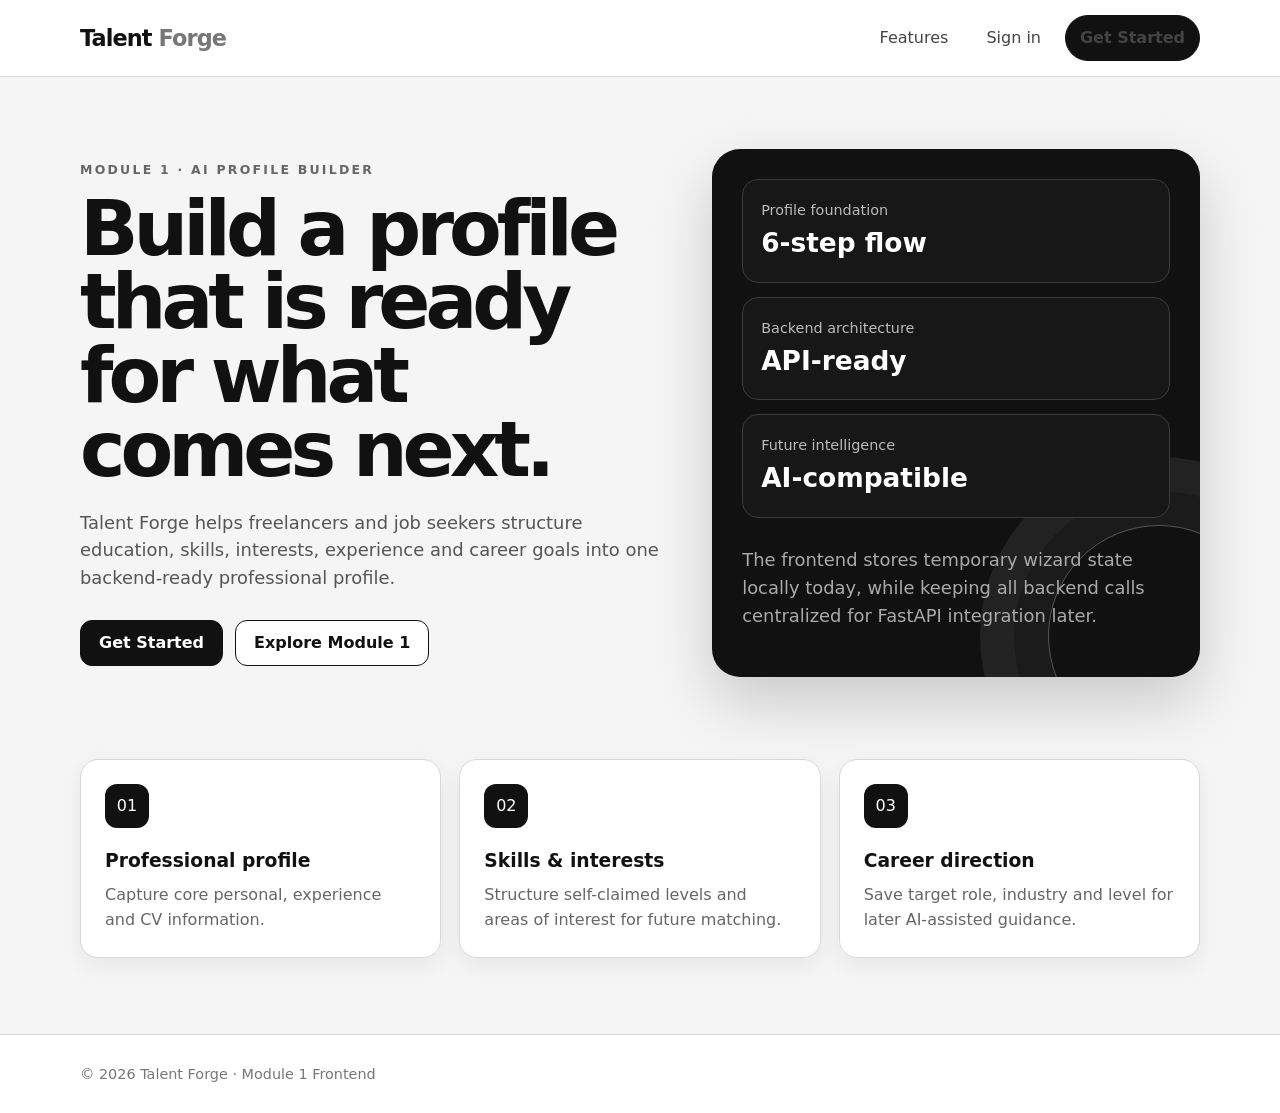
==== index.html @ 2aa828da "Complete Talent Forge Module 1 AI profile analysis" ====
<!DOCTYPE html>
<html lang="en">
 <head>
  <meta charset="utf-8"/>
  <meta content="width=device-width,initial-scale=1" name="viewport"/>
  <title>
   Talent Forge &mdash; AI Career Architect
  </title>
  <link href="css/style.css" rel="stylesheet"/>
 </head>
 <body>
  <nav class="navbar">
   <div class="container nav-inner">
    <a class="brand" href="index.html">
     Talent
     <span>
      Forge
     </span>
    </a>
    <div class="nav-links">
     <a href="#features">
      Features
     </a>
     <a class="keep" href="pages/signin.html">
      Sign in
     </a>
     <a class="btn btn-primary keep" href="pages/choose-role.html">
      Get Started
     </a>
    </div>
   </div>
  </nav>
  <main>
   <section class="container hero">
    <div class="fade-in">
     <div class="eyebrow">
      Module 1 &middot; AI Profile Builder
     </div>
     <h1>
      Build a profile that is ready for what comes next.
     </h1>
     <p>
      Talent Forge helps freelancers and job seekers structure education, skills, interests, experience and career goals into one backend-ready professional profile.
     </p>
     <div class="hero-actions">
      <a class="btn btn-primary" href="pages/choose-role.html">
       Get Started
      </a>
      <a class="btn btn-secondary" href="#features">
       Explore Module 1
      </a>
     </div>
    </div>
    <div class="hero-card fade-in delay-1">
     <div class="metric">
      <span>
       Profile foundation
      </span>
      <strong>
       6-step flow
      </strong>
     </div>
     <div class="metric">
      <span>
       Backend architecture
      </span>
      <strong>
       API-ready
      </strong>
     </div>
     <div class="metric">
      <span>
       Future intelligence
      </span>
      <strong>
       AI-compatible
      </strong>
     </div>
     <p style="position:relative;z-index:1;color:#aaa;margin-top:28px">
      The frontend stores temporary wizard state locally today, while keeping all backend calls centralized for FastAPI integration later.
     </p>
    </div>
   </section>
   <section class="container" id="features" style="padding:10px 0 76px">
    <div class="grid-3">
     <div class="feature-card reveal">
      <div class="icon">
       01
      </div>
      <h3>
       Professional profile
      </h3>
      <p>
       Capture core personal, experience and CV information.
      </p>
     </div>
     <div class="feature-card reveal">
      <div class="icon">
       02
      </div>
      <h3>
       Skills &amp; interests
      </h3>
      <p>
       Structure self-claimed levels and areas of interest for future matching.
      </p>
     </div>
     <div class="feature-card reveal">
      <div class="icon">
       03
      </div>
      <h3>
       Career direction
      </h3>
      <p>
       Save target role, industry and level for later AI-assisted guidance.
      </p>
     </div>
    </div>
   </section>
  </main>
  <footer class="footer">
   <div class="container">
    &copy;
    <span data-year="">
    </span>
    Talent Forge &middot; Module 1 Frontend
   </div>
  </footer>
  <script src="js/utils.js">
  </script>
  <script src="js/navbar.js">
  </script>
  <script src="js/autobind.js">
  </script>
 </body>
</html>
---- css/style.css ----
:root {
  --bg:#f5f5f5;
  --surface:#fff;
  --surface-2:#ececec;
  --text:#111;
  --muted:#666;
  --line:#d8d8d8;
  --dark:#111;
  --dark-2:#242424;
  --soft:#fafafa;
  --success:#1f7a46;
  --danger:#a51f1f;
  --radius:18px;
  --shadow:0 18px 50px rgba(0,0,0,.08);
  --shadow-sm:0 8px 24px rgba(0,0,0,.06);
}
* {
  box-sizing:border-box
}
html {
  scroll-behavior:smooth
}
body {
  margin:0;
  font-family:Inter,ui-sans-serif,system-ui,-apple-system,BlinkMacSystemFont,"Segoe UI",sans-serif;
  background:var(--bg);
  color:var(--text);
  line-height:1.55
}
a {
  color:inherit;
  text-decoration:none
}
button,input,select,textarea {
  font:inherit
}
button {
  cursor:pointer
}
.hidden {
  display:none!important
}
.container {
  width:min(1120px,calc(100% - 32px));
  margin:auto
}
.page {
  min-height:calc(100vh - 76px);
  padding:42px 0 70px
}
.narrow {
  width:min(760px,100%);
  margin:auto
}
.navbar {
  position:sticky;
  top:0;
  z-index:30;
  background:rgba(255,255,255,.9);
  backdrop-filter:blur(16px);
  border-bottom:1px solid var(--line)
}
.nav-inner {
  height:76px;
  display:flex;
  align-items:center;
  justify-content:space-between
}
.brand {
  font-weight:900;
  letter-spacing:-.04em;
  font-size:1.4rem
}
.brand span {
  color:#777
}
.nav-links {
  display:flex;
  align-items:center;
  gap:10px
}
.nav-links a {
  padding:10px 14px;
  border-radius:999px;
  color:#444;
  transition:.25s
}
.nav-links a:hover {
  background:#eee;
  color:#111
}
.btn {
  display:inline-flex;
  align-items:center;
  justify-content:center;
  gap:8px;
  min-height:46px;
  border:1px solid var(--dark);
  border-radius:12px;
  padding:0 18px;
  font-weight:750;
  transition:.25s ease;
  background:#fff;
  color:#111
}
.btn:hover {
  transform:translateY(-2px);
  box-shadow:var(--shadow-sm)
}
.btn-primary {
  background:#111;
  color:#fff
}
.btn-secondary {
  background:#fff
}
.btn-ghost {
  border-color:transparent;
  background:transparent
}
.btn-danger {
  border-color:#111;
  background:#fff;
  color:#111
}
.btn-block {
  width:100%
}
.hero {
  display:grid;
  grid-template-columns:1.1fr .9fr;
  gap:36px;
  align-items:center;
  padding:72px 0
}
.eyebrow {
  font-size:.78rem;
  text-transform:uppercase;
  letter-spacing:.18em;
  color:#666;
  font-weight:800
}
.hero h1,.page-title {
  font-size:clamp(2.5rem,6vw,5.4rem);
  line-height:.96;
  letter-spacing:-.065em;
  margin:12px 0 22px
}
.hero p {
  font-size:1.12rem;
  color:#555;
  max-width:650px
}
.hero-actions {
  display:flex;
  gap:12px;
  flex-wrap:wrap;
  margin-top:28px
}
.hero-card {
  background:#111;
  color:#fff;
  border-radius:28px;
  padding:30px;
  box-shadow:0 25px 60px rgba(0,0,0,.18);
  min-height:420px;
  position:relative;
  overflow:hidden
}
.hero-card:after {
  content:"";
  position:absolute;
  right:-70px;
  bottom:-70px;
  width:220px;
  height:220px;
  border:1px solid #555;
  border-radius:50%;
  box-shadow:0 0 0 34px #1b1b1b,0 0 0 68px #222
}
.metric {
  position:relative;
  z-index:1;
  border:1px solid #3b3b3b;
  border-radius:16px;
  padding:18px;
  margin-bottom:14px;
  background:#171717
}
.metric strong {
  display:block;
  font-size:1.65rem
}
.metric span {
  color:#bbb;
  font-size:.9rem
}
.grid-3 {
  display:grid;
  grid-template-columns:repeat(3,1fr);
  gap:18px
}
.feature-card,.card {
  background:#fff;
  border:1px solid var(--line);
  border-radius:var(--radius);
  box-shadow:var(--shadow-sm)
}
.feature-card {
  padding:24px
}
.feature-card .icon {
  width:44px;
  height:44px;
  display:grid;
  place-items:center;
  background:#111;
  color:#fff;
  border-radius:12px;
  margin-bottom:18px
}
.feature-card h3 {
  margin:0 0 8px
}
.feature-card p {
  margin:0;
  color:#666
}
.card {
  padding:30px
}
.auth-shell {
  width:min(540px,100%);
  margin:auto
}
.card-title {
  font-size:2rem;
  letter-spacing:-.04em;
  margin:0 0 8px
}
.card-subtitle {
  margin:0 0 28px;
  color:#666
}
.field {
  display:flex;
  flex-direction:column;
  gap:8px;
  margin-bottom:18px
}
.field label {
  font-weight:750;
  font-size:.93rem
}
.field input,.field select,.field textarea {
  width:100%;
  border:1px solid #ccc;
  background:#fff;
  color:#111;
  border-radius:12px;
  padding:13px 14px;
  outline:none;
  transition:.2s
}
.field textarea {
  min-height:120px;
  resize:vertical
}
.field input:focus,.field select:focus,.field textarea:focus {
  border-color:#111;
  box-shadow:0 0 0 3px rgba(0,0,0,.08)
}
.hint {
  font-size:.82rem;
  color:#777
}
.form-row {
  display:grid;
  grid-template-columns:1fr 1fr;
  gap:16px
}
.form-actions {
  display:flex;
  justify-content:space-between;
  gap:12px;
  margin-top:24px;
  flex-wrap:wrap
}
.error {
  color:var(--danger);
  font-size:.86rem;
  margin-top:6px
}
.success-text {
  color:var(--success)
}
.role-grid {
  display:grid;
  grid-template-columns:1fr 1fr;
  gap:18px
}
.role-card {
  border:1px solid var(--line);
  border-radius:18px;
  padding:24px;
  background:#fff;
  transition:.25s;
  cursor:pointer
}
.role-card:hover {
  border-color:#111;
  transform:translateY(-3px);
  box-shadow:var(--shadow-sm)
}
.role-card h3 {
  margin:10px 0 5px
}
.role-card p {
  margin:0;
  color:#666
}
.role-icon {
  width:50px;
  height:50px;
  border-radius:14px;
  background:#111;
  color:#fff;
  display:grid;
  place-items:center;
  font-size:1.3rem
}
.step-shell {
  margin-bottom:26px
}
.step-meta {
  display:flex;
  justify-content:space-between;
  gap:16px;
  color:#666;
  font-size:.9rem;
  margin-bottom:9px
}
.progress {
  height:8px;
  background:#ddd;
  border-radius:999px;
  overflow:hidden
}
.progress-bar {
  height:100%;
  width:0;
  background:#111;
  border-radius:999px;
  transition:width .55s cubic-bezier(.2,.8,.2,1)
}
.section-title {
  font-size:1.45rem;
  letter-spacing:-.03em;
  margin:0 0 18px
}
.divider {
  height:1px;
  background:var(--line);
  margin:26px 0
}
.chip-row {
  display:flex;
  gap:10px;
  flex-wrap:wrap
}
.chip {
  border:1px solid #bbb;
  border-radius:999px;
  padding:10px 13px;
  background:#fff;
  transition:.2s
}
.chip.active {
  background:#111;
  color:#fff;
  border-color:#111
}
.dynamic-list {
  display:grid;
  gap:12px
}
.list-item {
  border:1px solid var(--line);
  border-radius:14px;
  padding:16px;
  background:#fafafa;
  display:flex;
  align-items:flex-start;
  justify-content:space-between;
  gap:16px
}
.list-item strong {
  display:block
}
.list-item small {
  color:#666
}
.icon-btn {
  border:1px solid #ccc;
  background:#fff;
  border-radius:10px;
  padding:8px 10px
}
.review-grid {
  display:grid;
  grid-template-columns:1fr 1fr;
  gap:16px
}
.review-box {
  border:1px solid var(--line);
  border-radius:15px;
  padding:18px;
  background:#fafafa
}
.review-box h3 {
  margin:0 0 9px;
  font-size:1rem
}
.review-box p {
  margin:4px 0;
  color:#555
}
.tag {
  display:inline-block;
  border-radius:999px;
  background:#111;
  color:#fff;
  padding:7px 10px;
  font-size:.82rem;
  margin:4px 5px 0 0
}
.upload {
  border:1.5px dashed #aaa;
  border-radius:16px;
  padding:24px;
  text-align:center;
  background:#fafafa;
  transition:.25s
}
.upload.drag {
  background:#eee;
  border-color:#111
}
.upload input {
  display:none
}
.upload .filename {
  font-weight:750;
  margin-top:8px
}
.status-card {
  text-align:center;
  padding:48px
}
.status-icon {
  width:72px;
  height:72px;
  background:#111;
  color:#fff;
  border-radius:50%;
  display:grid;
  place-items:center;
  margin:0 auto 20px;
  font-size:1.8rem
}
.toast {
  position:fixed;
  right:22px;
  bottom:22px;
  background:#111;
  color:#fff;
  padding:13px 16px;
  border-radius:12px;
  box-shadow:var(--shadow);
  opacity:0;
  transform:translateY(16px);
  pointer-events:none;
  transition:.3s;
  z-index:80
}
.toast.show {
  opacity:1;
  transform:none
}
.footer {
  border-top:1px solid var(--line);
  padding:28px 0;
  color:#777;
  font-size:.9rem;
  background:#fff
}
.fade-in {
  opacity:0;
  transform:translateY(18px);
  animation:fadeIn .65s ease forwards
}
.fade-in.delay-1 {
  animation-delay:.08s
}
.fade-in.delay-2 {
  animation-delay:.16s
}
.fade-in.delay-3 {
  animation-delay:.24s
}
.reveal {
  opacity:0;
  transform:translateY(22px);
  transition:.7s ease
}
.reveal.visible {
  opacity:1;
  transform:none
}
@keyframes fadeIn {
  to {
    opacity:1;
    transform:none
  }
}
@media(prefers-reduced-motion:reduce) {
  *,*:before,*:after {
    animation:none!important;
    transition:none!important;
    scroll-behavior:auto!important
  }
  .fade-in,.reveal {
    opacity:1;
    transform:none
  }
}
@media(max-width:800px) {
  .hero {
    grid-template-columns:1fr;
    padding:45px 0
  }
  .hero-card {
    min-height:auto
  }
  .grid-3,.role-grid,.review-grid,.form-row {
    grid-template-columns:1fr
  }
  .nav-links a:not(.keep) {
    display:none
  }
  .card {
    padding:22px
  }
  .page {
    padding-top:28px
  }
  .hero h1,.page-title {
    font-size:clamp(2.4rem,14vw,4rem)
  }
}


/* Role selection page */
.role-page {
  min-height: calc(100vh - 138px);
  display: flex;
  align-items: center;
  padding: 64px 0;
  background:
    radial-gradient(circle at 15% 15%, #f1f1f1 0, transparent 28%),
    radial-gradient(circle at 85% 75%, #ededed 0, transparent 24%),
    #ffffff;
}

.role-choice-shell {
  max-width: 980px;
}

.role-heading {
  max-width: 720px;
  margin: 0 auto 38px;
  text-align: center;
}

.role-heading h1 {
  margin: 12px 0 14px;
  font-size: clamp(2.4rem, 6vw, 4.4rem);
  line-height: 1;
  letter-spacing: -0.055em;
}

.role-heading p {
  max-width: 640px;
  margin: 0 auto;
  color: #666;
  font-size: 1.05rem;
  line-height: 1.75;
}

.role-choice-grid {
  gap: 22px;
}

.role-choice-card {
  min-height: 285px;
  display: flex;
  flex-direction: column;
  justify-content: space-between;
  color: inherit;
  text-decoration: none;
  border: 1px solid #dedede;
  box-shadow: 0 16px 40px rgba(0, 0, 0, 0.05);
}

.role-choice-card:hover {
  transform: translateY(-7px);
  border-color: #111;
  box-shadow: 0 24px 54px rgba(0, 0, 0, 0.11);
}

.role-choice-card .role-icon {
  width: 54px;
  height: 54px;
  display: grid;
  place-items: center;
  border-radius: 14px;
  background: #111;
  color: #fff;
  font-weight: 800;
  font-size: 1.1rem;
}

.role-kicker {
  display: block;
  margin: 24px 0 8px;
  color: #888;
  font-size: 0.76rem;
  font-weight: 800;
  letter-spacing: 0.12em;
  text-transform: uppercase;
}

.role-choice-card h3 {
  margin-top: 0;
  font-size: 1.55rem;
}

.role-link {
  display: inline-flex;
  gap: 8px;
  align-items: center;
  margin-top: 18px;
  color: #111;
  font-weight: 750;
}

.role-choice-card:hover .role-link span {
  transform: translateX(5px);
}

.role-link span {
  transition: transform 0.25s ease;
}

.role-signin {
  margin: 28px 0 0;
  text-align: center;
  color: #777;
}

.role-signin a {
  color: #111;
  font-weight: 750;
}

/* Module 1 AI results */
.ai-results-page {
  background: #f5f5f5;
}

.ai-results-shell {
  max-width: 1080px;
}

.ai-results-header {
  max-width: 760px;
  margin-bottom: 30px;
}

.ai-results-header h1 {
  margin: 10px 0 14px;
  font-size: clamp(2.5rem, 6vw, 4.8rem);
  line-height: 1;
  letter-spacing: -0.055em;
}

.ai-results-header p {
  margin: 0;
  color: var(--muted);
  font-size: 1.05rem;
  line-height: 1.75;
}

.ai-status {
  display: flex;
  align-items: center;
  justify-content: space-between;
  gap: 24px;
  margin-bottom: 22px;
  padding: 22px 24px;
  background: #111;
  color: #fff;
  border-radius: var(--radius);
}

.ai-status strong {
  display: block;
  margin-bottom: 4px;
  font-size: 1.05rem;
}

.ai-status p {
  margin: 0;
  color: #bdbdbd;
}

.ai-status .btn-primary {
  flex: 0 0 auto;
  background: #fff;
  color: #111;
  border-color: #fff;
}

.ai-results-grid {
  display: grid;
  grid-template-columns: repeat(2, minmax(0, 1fr));
  gap: 20px;
}

.ai-output-card {
  min-height: 330px;
  padding: 28px;
  background: #fff;
  border: 1px solid var(--line);
  border-radius: var(--radius);
  box-shadow: var(--shadow-sm);
}

.ai-output-wide {
  grid-column: 1 / -1;
  min-height: 260px;
}

.ai-output-heading {
  display: flex;
  gap: 16px;
  align-items: flex-start;
  padding-bottom: 22px;
  margin-bottom: 22px;
  border-bottom: 1px solid var(--line);
}

.ai-output-number {
  width: 44px;
  height: 44px;
  flex: 0 0 44px;
  display: grid;
  place-items: center;
  border-radius: 50%;
  background: #111;
  color: #fff;
  font-size: 0.8rem;
  font-weight: 800;
}

.ai-output-kicker {
  display: block;
  margin-bottom: 3px;
  color: #777;
  font-size: 0.72rem;
  font-weight: 800;
  letter-spacing: 0.12em;
  text-transform: uppercase;
}

.ai-output-heading h2 {
  margin: 0;
  font-size: 1.45rem;
  letter-spacing: -0.025em;
}

.ai-output-content {
  color: #333;
  line-height: 1.75;
}

.ai-output-content p {
  margin: 0;
}

.ai-placeholder {
  color: #888;
}

.ai-recommendation-list {
  display: grid;
  gap: 12px;
  margin: 0;
  padding: 0;
  list-style: none;
}

.ai-recommendation-list li {
  position: relative;
  padding: 14px 16px 14px 42px;
  background: #f5f5f5;
  border: 1px solid #e4e4e4;
  border-radius: 12px;
}

.ai-recommendation-list li::before {
  content: "✓";
  position: absolute;
  left: 16px;
  top: 14px;
  font-weight: 900;
}

.ai-results-actions {
  display: flex;
  justify-content: space-between;
  gap: 12px;
  margin-top: 24px;
}

@media (max-width: 760px) {
  .ai-status {
    align-items: stretch;
    flex-direction: column;
  }

  .ai-results-grid {
    grid-template-columns: 1fr;
  }

  .ai-output-wide {
    grid-column: auto;
  }

  .ai-results-actions {
    flex-direction: column;
  }
}
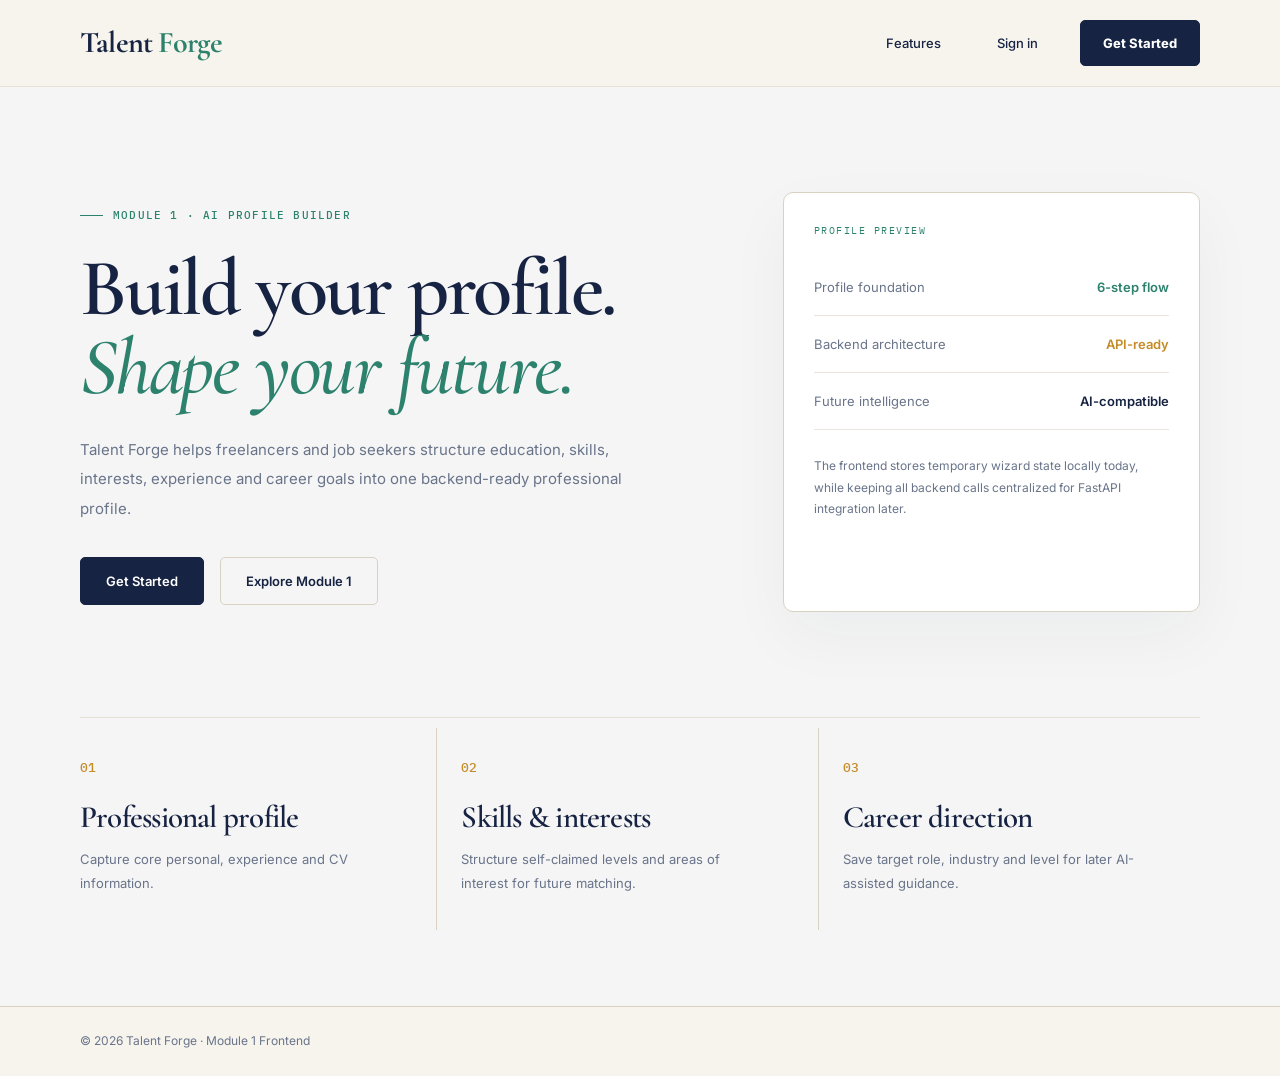
==== commit 3a459532: "Complete Talent Forge Module 1 frontend redesign" ====
--- a/index.html
+++ b/index.html
@@ -7,6 +7,7 @@
    Talent Forge &mdash; AI Career Architect
   </title>
   <link href="css/style.css" rel="stylesheet"/>
+  <link href="css/home.css" rel="stylesheet"/>
  </head>
  <body>
   <nav class="navbar">
@@ -36,9 +37,11 @@
      <div class="eyebrow">
       Module 1 &middot; AI Profile Builder
      </div>
-     <h1>
-      Build a profile that is ready for what comes next.
-     </h1>
+    
+        <h1>
+        Build your profile.<br>
+        <em>Shape your future.</em>
+        </h1>
      <p>
       Talent Forge helps freelancers and job seekers structure education, skills, interests, experience and career goals into one backend-ready professional profile.
      </p>
--- a/css/style.css
+++ b/css/style.css
@@ -1,3 +1,4 @@
+@import url("./theme.css");
 :root {
   --bg:#f5f5f5;
   --surface:#fff;
@@ -851,3 +852,30 @@
     flex-direction: column;
   }
 }
+
+/* Module 1 — Review page theme */
+
+.review-box {
+  background: #FFFFFF;
+  border: 1px solid #D9D1C2;
+  border-radius: 10px;
+}
+
+.review-box h3 {
+  font-family: var(--tf-font-heading);
+  color: #172342;
+}
+
+.review-box .tag {
+  display: inline-flex;
+  align-items: center;
+  background: #E5F0EB;
+  color: #2C826D;
+  border: 1px solid #C7DED5;
+  border-radius: 6px;
+  padding: 7px 12px;
+  margin: 4px 5px 4px 0;
+  font-family: var(--tf-font-body);
+  font-size: 12px;
+  font-weight: 600;
+}
--- a/css/home.css
+++ b/css/home.css
@@ -0,0 +1,438 @@
+
+/* ==========================================
+   TALENT FORGE — HOMEPAGE
+   Ivory / Navy / Emerald Editorial Theme
+   ========================================== */
+
+/* Navigation */
+.navbar {
+  background: #F7F4ED;
+  border-bottom: 1px solid #E7E0D5;
+}
+
+.nav-inner {
+  min-height: 86px;
+  display: flex;
+  justify-content: space-between;
+  align-items: center;
+  gap: 24px;
+}
+
+.brand {
+  font-family: var(--tf-font-heading);
+  font-size: 30px;
+  font-weight: 700;
+  letter-spacing: -0.8px;
+  color: #172342;
+}
+
+.brand span {
+  color: #2C826D;
+}
+
+.nav-links {
+  display: flex;
+  align-items: center;
+  gap: 28px;
+}
+
+.nav-links > a:not(.btn) {
+  font-size: 13px;
+  font-weight: 500;
+  color: #172342;
+}
+
+.nav-links > a:not(.btn):hover {
+  color: #2C826D;
+}
+
+.nav-links .btn {
+  font-size: 13px;
+  padding: 11px 22px;
+}
+
+/* Hero */
+.hero {
+  display: grid;
+  grid-template-columns: minmax(0, 1.2fr) minmax(300px, 0.8fr);
+  gap: clamp(35px, 6vw, 100px);
+  align-items: center;
+  padding-top: 105px;
+  padding-bottom: 105px;
+}
+
+.hero > div {
+  min-width: 0;
+}
+
+.hero .eyebrow {
+  display: inline-flex;
+  align-items: center;
+  gap: 10px;
+  font-family: var(--tf-font-mono);
+  font-size: 11px;
+  font-weight: 500;
+  letter-spacing: 1.2px;
+  text-transform: uppercase;
+  color: #2C826D;
+  margin-bottom: 25px;
+}
+
+.hero .eyebrow::before {
+  content: "";
+  width: 23px;
+  height: 1px;
+  background: #2C826D;
+}
+
+.hero h1 {
+  max-width: 780px;
+  font-family: var(--tf-font-heading);
+  font-size: clamp(56px, 6.3vw, 88px);
+  line-height: 0.98;
+  font-weight: 600;
+  letter-spacing: -2.2px;
+  color: #172342;
+  margin: 0 0 28px;
+}
+
+.hero h1 em {
+  font-weight: 500;
+  color: #2C826D;
+}
+
+.hero p {
+  max-width: 560px;
+  font-family: var(--tf-font-body);
+  font-size: 15px;
+  line-height: 1.95;
+  color: #69748A;
+  margin-bottom: 34px;
+}
+
+.hero-actions {
+  display: flex;
+  flex-wrap: wrap;
+  align-items: center;
+  gap: 16px;
+}
+
+.hero-actions .btn {
+  display: inline-flex;
+  align-items: center;
+  justify-content: center;
+  min-height: 48px;
+  padding: 12px 25px;
+  border-radius: 5px;
+  font-size: 13px;
+  font-weight: 600;
+}
+
+.hero-actions .btn-primary {
+  background: #172342;
+  color: #FFFFFF;
+  border: 1px solid #172342;
+}
+
+.hero-actions .btn-primary:hover {
+  background: #2C826D;
+  border-color: #2C826D;
+}
+
+.hero-actions .btn-secondary {
+  background: transparent;
+  color: #172342;
+  border: 1px solid #D9D1C2;
+}
+
+.hero-actions .btn-secondary:hover {
+  border-color: #2C826D;
+  color: #2C826D;
+}
+
+/* Profile preview card */
+.hero-card {
+  position: relative;
+  overflow: hidden;
+  background: #FFFFFF;
+  border: 1px solid #D9D1C2;
+  border-radius: 9px;
+  padding: 30px;
+  box-shadow: 0 24px 65px rgba(23, 35, 66, 0.045);
+}
+
+.hero-card::before {
+  content: "PROFILE PREVIEW";
+  display: block;
+  font-family: var(--tf-font-mono);
+  font-size: 10px;
+  letter-spacing: 1.5px;
+  color: #2C826D;
+  margin-bottom: 20px;
+}
+
+.metric {
+  display: flex;
+  justify-content: space-between;
+  align-items: center;
+  gap: 15px;
+  padding: 18px 0;
+  border-bottom: 1px solid #EEE9E0;
+}
+
+.metric span {
+  color: #69748A;
+  font-family: var(--tf-font-body);
+  font-size: 13px;
+}
+
+.metric strong {
+  font-family: var(--tf-font-body);
+  color: #172342;
+  font-size: 13px;
+  font-weight: 600;
+  text-align: right;
+}
+
+.metric:nth-of-type(1) strong {
+  color: #2C826D;
+}
+
+.metric:nth-of-type(2) strong {
+  color: #C58B27;
+}
+
+.hero-card > p {
+  color: #69748A !important;
+  font-size: 12px;
+  line-height: 1.8;
+  margin: 25px 0 0 !important;
+}
+
+/* Features */
+#features {
+  border-top: 1px solid #E7E0D5;
+}
+
+.grid-3 {
+  display: grid;
+  grid-template-columns: repeat(3, minmax(0, 1fr));
+  gap: 24px;
+}
+
+.feature-card {
+  background: transparent;
+  border: 0;
+  border-right: 1px solid #D9D1C2;
+  border-radius: 0;
+  box-shadow: none;
+  padding: 30px 28px 35px 0;
+}
+
+.feature-card:last-child {
+  border-right: 0;
+}
+
+.feature-card .icon {
+  display: block;
+  width: auto;
+  height: auto;
+  background: transparent;
+  border: 0;
+  color: #C58B27;
+  font-family: var(--tf-font-mono);
+  font-size: 13px;
+  font-weight: 500;
+  margin-bottom: 22px;
+}
+
+.feature-card h3 {
+  font-family: var(--tf-font-heading);
+  color: #172342;
+  font-size: 31px;
+  font-weight: 600;
+  margin: 0 0 12px;
+}
+
+.feature-card p {
+  font-family: var(--tf-font-body);
+  color: #69748A;
+  font-size: 13px;
+  line-height: 1.85;
+  max-width: 300px;
+}
+
+/* Footer */
+.footer {
+  background: #F7F4ED;
+  border-top: 1px solid #D9D1C2;
+  padding: 25px 0;
+  color: #69748A;
+  font-family: var(--tf-font-body);
+  font-size: 12px;
+}
+
+/* Animations */
+@keyframes home-fade-up {
+  from {
+    opacity: 0;
+    transform: translateY(20px);
+  }
+
+  to {
+    opacity: 1;
+    transform: translateY(0);
+  }
+}
+
+.hero .fade-in {
+  animation: home-fade-up 0.75s ease both;
+}
+
+.hero .delay-1 {
+  animation-delay: 0.15s;
+}
+
+/* Responsive */
+@media (max-width: 900px) {
+  .hero {
+    grid-template-columns: 1fr;
+    padding-top: 65px;
+    padding-bottom: 70px;
+    gap: 40px;
+  }
+
+  .hero h1 {
+    max-width: 720px;
+  }
+
+  .grid-3 {
+    grid-template-columns: 1fr;
+    gap: 0;
+  }
+
+  .feature-card {
+    border-right: 0;
+    border-bottom: 1px solid #D9D1C2;
+    padding: 28px 0;
+  }
+
+  .feature-card:last-child {
+    border-bottom: 0;
+  }
+}
+
+@media (max-width: 600px) {
+  .nav-inner {
+    min-height: 74px;
+  }
+
+  .brand {
+    font-size: 25px;
+  }
+
+  .nav-links {
+    gap: 12px;
+  }
+
+  .nav-links > a[href="#features"] {
+    display: none;
+  }
+
+  .nav-links .btn {
+    padding: 9px 13px;
+  }
+
+  .hero {
+    padding-top: 55px;
+  }
+
+  .hero h1 {
+    font-size: clamp(48px, 11vw, 65px);
+    letter-spacing: -1.2px;
+  }
+
+  .hero-card {
+    padding: 22px;
+  }
+}
+
+@media (prefers-reduced-motion: reduce) {
+  .hero .fade-in {
+    animation: none;
+  }
+}
+
+/* ==========================================
+   HOMEPAGE VISUAL FIXES
+   Override conflicting legacy styles
+   ========================================== */
+
+/* Remove the unwanted decorative circle */
+.hero-card::after,
+.hero-card .metric::before,
+.hero-card .metric::after {
+  content: none !important;
+  display: none !important;
+}
+
+/* Clean profile preview card */
+.hero-card {
+  background: #FFFFFF !important;
+  color: #172342 !important;
+  border: 1px solid #D9D1C2 !important;
+  border-radius: 10px !important;
+  overflow: hidden;
+  isolation: isolate;
+}
+
+/* White rows with subtle separators */
+.hero-card .metric {
+  background: transparent !important;
+  background-image: none !important;
+  box-shadow: none !important;
+  border: 0 !important;
+  border-bottom: 1px solid #E9E4DC !important;
+  border-radius: 0 !important;
+  padding: 18px 0 !important;
+  margin: 0 !important;
+}
+
+/* Readable text */
+.hero-card .metric span {
+  color: #69748A !important;
+  font-size: 13px;
+}
+
+.hero-card .metric strong {
+  color: #172342 !important;
+  font-size: 13px;
+}
+
+.hero-card .metric:first-of-type strong {
+  color: #2C826D !important;
+}
+
+.hero-card .metric:nth-of-type(2) strong {
+  color: #C58B27 !important;
+}
+
+/* Card description */
+.hero-card > p {
+  color: #69748A !important;
+  position: relative;
+  z-index: 1;
+}
+
+/* Fix navigation button */
+.navbar .nav-links .btn.btn-primary {
+  background: #172342 !important;
+  color: #FFFFFF !important;
+  border: 1px solid #172342 !important;
+  border-radius: 5px !important;
+}
+
+.navbar .nav-links .btn.btn-primary:hover {
+  background: #2C826D !important;
+  border-color: #2C826D !important;
+}
